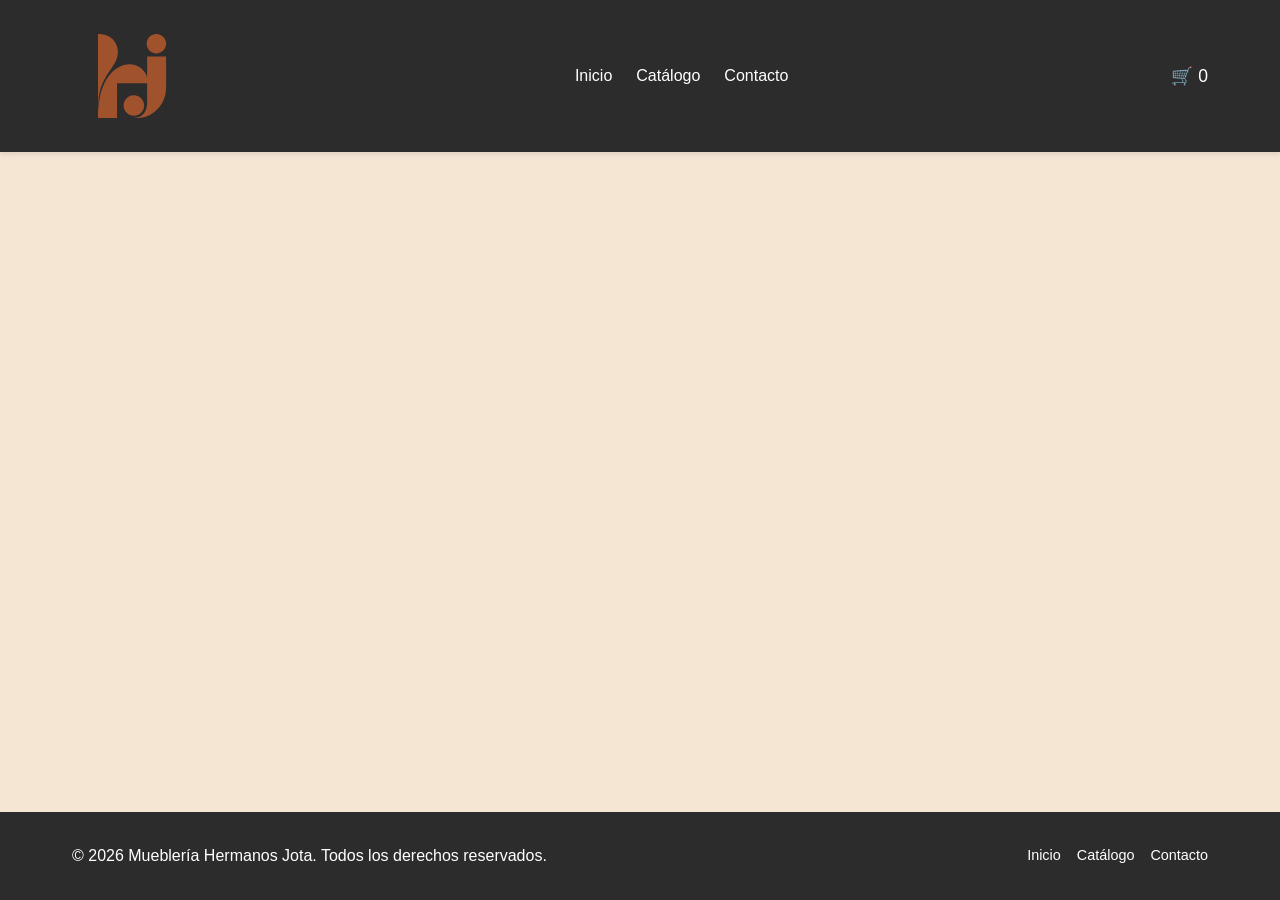
==== index.html @ 43a79a8c "feat(base): se agrega estructura de carpetas, css global, header, footer y readme inicial" ====
<!DOCTYPE html>
<html lang="es">
<head>
    <meta charset="UTF-8">
    <meta name="viewport" content="width=device-width, initial-scale=1.0">
    <title>Mueblería Hermanos Jota</title>
    <link rel="stylesheet" href="./css/styles.css">
</head>
<body>

    <!-- HEADER GLOBAL -->
    <header class="site-header">
        <div class="header-container">
            <div class="logo">
                <a href="index.html">
                    <img src="./img/logo.svg" alt="Logo Mueblería Hermanos Jota" class="logo-img">
                </a>
            </div>
            <nav class="main-nav">
                <ul class="nav-list">
                    <li><a href="index.html">Inicio</a></li>
                    <li><a href="productos.html">Catálogo</a></li>
                    <li><a href="contacto.html">Contacto</a></li>
                </ul>
            </nav>
            <div class="cart-widget">
                <a href="productos.html" id="cart-link">🛒 <span id="cart-counter">0</span></a>
            </div>
        </div>
    </header>

    <!-- MAIN (Acá cada uno inyecta el contenido de su página) -->
    <main>
        <!-- Contenido principal de cada página -->
    </main>

    <!-- FOOTER GLOBAL -->
    <footer class="site-footer">
        <div class="footer-container">
            <p>&copy; 2026 Mueblería Hermanos Jota. Todos los derechos reservados.</p>
            <ul class="footer-links">
                <li><a href="index.html">Inicio</a></li>
                <li><a href="productos.html">Catálogo</a></li>
                <li><a href="contacto.html">Contacto</a></li>
            </ul>
        </div>
    </footer>

</body>
</html>
---- css/styles.css ----
/* ==========================================
   1. RESET Y VARIABLES GLOBALES (Manual de Marca)
   ========================================== */
   * {
    margin: 0;
    padding: 0;
    box-sizing: border-box;
}

:root {
    --primary-color: #2c2c2c;       /* Color principal de la marca */
    --accent-color: #87A96B;        /* Color de acento / secundario */
    --bg-light: #F5E6D3;            /* Fondo general claro indicado en el manual */
    --text-color: #333333;          /* Color para textos generales */
    --white: #ffffff;
    --font-family: 'Segoe UI', Tahoma, Geneva, Verdana, sans-serif; 
}

body {
    font-family: var(--font-family);
    color: var(--text-color);
    background-color: var(--bg-light);
    display: flex;
    flex-direction: column;
    min-height: 100vh;
    line-height: 1.5;
}

a {
    text-decoration: none;
    color: inherit;
}

ul {
    list-style: none;
}

/* ==========================================
   2. HEADER Y LOGOTIPO (Mobile-First)
   ========================================== */
.site-header {
    background-color: var(--primary-color);
    color: var(--white);
    padding: 1rem;
    position: sticky;
    top: 0;
    z-index: 100;
    box-shadow: 0 2px 5px rgba(0,0,0,0.1);
}

.header-container {
    display: flex;
    flex-direction: column;
    align-items: center;
    gap: 1rem;
}

/* Control estricto del logotipo según las normas del manual */
.logo-img {
    width: 120px; 
    height: auto;
    display: block;
}

.nav-list {
    display: flex;
    gap: 1.5rem;
}

.nav-list a {
    color: var(--white);
    font-weight: 500;
    transition: color 0.3s ease;
}

.nav-list a:hover {
    color: var(--accent-color);
}

.cart-widget {
    font-size: 1.1rem;
}

/* ==========================================
   3. FOOTER GLOBAL
   ========================================== */
.site-footer {
    background-color: var(--primary-color);
    color: var(--white);
    text-align: center;
    padding: 2rem 1rem;
    margin-top: auto; 
}

.footer-container {
    display: flex;
    flex-direction: column;
    gap: 1rem;
    align-items: center;
}

.footer-links {
    display: flex;
    gap: 1rem;
    font-size: 0.9rem;
}

.footer-links a:hover {
    color: var(--accent-color);
}

/* ==========================================
   4. MEDIA QUERIES (Diseño Responsivo / Desktop)
   ========================================== */
@media (min-width: 768px) {
    .header-container {
        flex-direction: row;
        justify-content: space-between;
        max-width: 1200px;
        margin: 0 auto;
        padding: 0 2rem;
    }

    .footer-container {
        flex-direction: row;
        justify-content: space-between;
        max-width: 1200px;
        margin: 0 auto;
        padding: 0 2rem;
    }
}
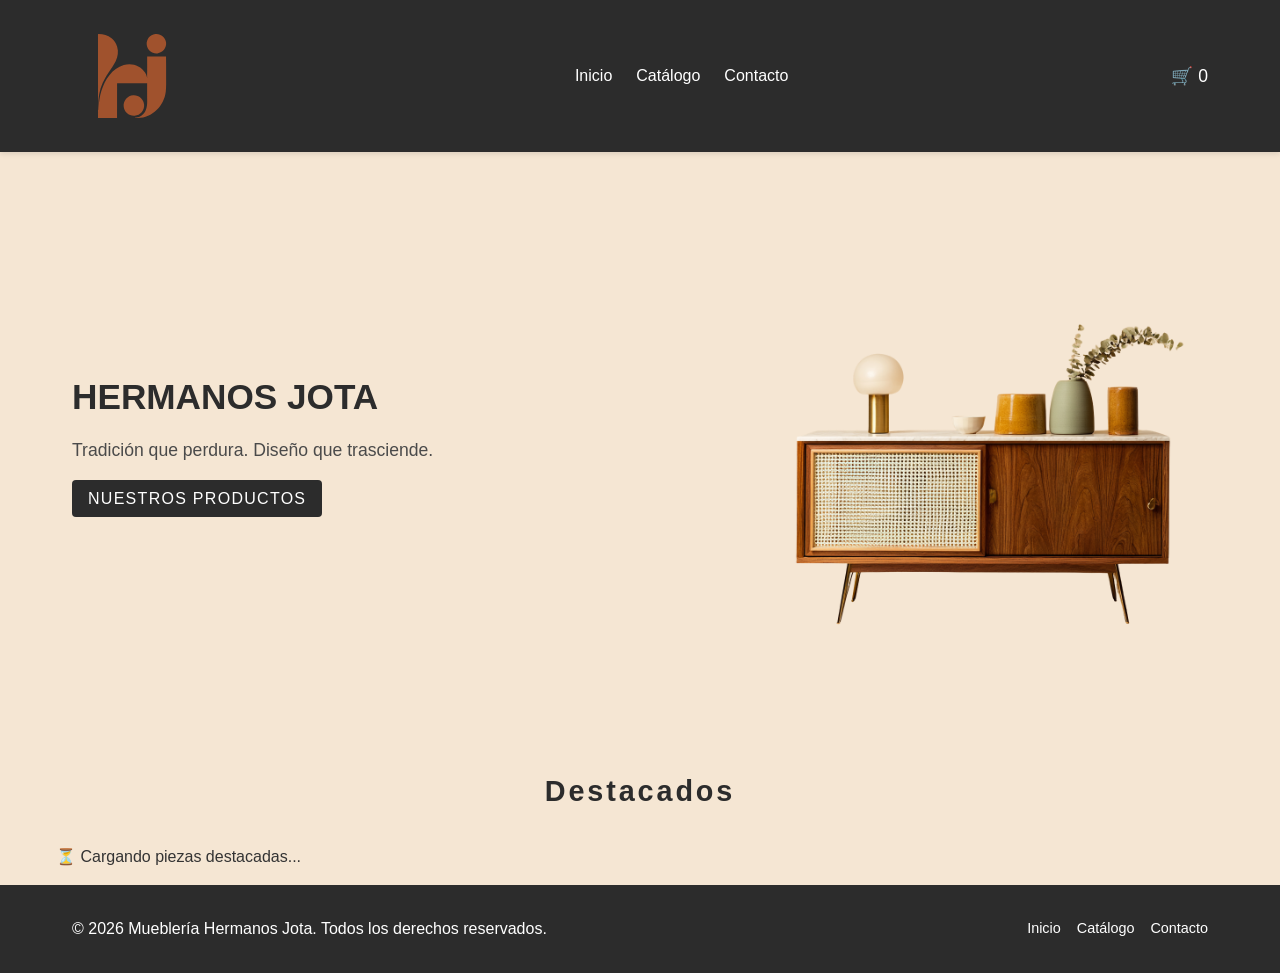
==== commit 1ec4ff95: "feat: implementación de página de inicio" ====
--- a/index.html
+++ b/index.html
@@ -3,6 +3,7 @@
 <head>
     <meta charset="UTF-8">
     <meta name="viewport" content="width=device-width, initial-scale=1.0">
+    <meta name="description" content="Mueblería Hermanos Jota - Muebles artesanales de tradición familiar con más 6 décadas de historia. Descubrí nuestro catálogo online.">
     <title>Mueblería Hermanos Jota</title>
     <link rel="stylesheet" href="./css/styles.css">
 </head>
@@ -16,23 +17,41 @@
                     <img src="./img/logo.svg" alt="Logo Mueblería Hermanos Jota" class="logo-img">
                 </a>
             </div>
-            <nav class="main-nav">
+            <nav class="main-nav" aria-label="Menú de navegación principal">
                 <ul class="nav-list">
-                    <li><a href="index.html">Inicio</a></li>
+                    <li><a href="index.html" aria-current="page">Inicio</a></li>
                     <li><a href="productos.html">Catálogo</a></li>
                     <li><a href="contacto.html">Contacto</a></li>
                 </ul>
             </nav>
             <div class="cart-widget">
-                <a href="productos.html" id="cart-link">🛒 <span id="cart-counter">0</span></a>
+                <a href="productos.html" id="cart-link" aria-label="Ver carrito de compras">
+                    🛒 <span id="cart-counter" aria-live="polite">0</span></a>
             </div>
         </div>
     </header>
 
     <!-- MAIN (Acá cada uno inyecta el contenido de su página) -->
     <main>
-        <!-- Contenido principal de cada página -->
+<!-- Hero Banner Principal -->
+        <section class="hero">
+            <div class="hero-content">
+                <h1>HERMANOS JOTA</h1>
+                <p>Tradición que perdura. Diseño que trasciende.</p>
+                <a href="productos.html" class="btn-primary">Nuestros Productos</a>
+            </div>
+            <img src="./img/Aparador Uspallata.png" alt="Aparador artesanal Hermanos Jota" class="hero-img">
+        </section>
+
+        <!-- Sección de Destacados -->
+        <section class="destacados-container">
+            <h2 class="seccion-titulo">Destacados</h2>
+            <div id="productos-destacados" class="productos-grid">
+                <!-- app.js inyectará dinámicamente aquí las 4 tarjetas -->
+            </div>
+        </section>
     </main>
+
 
     <!-- FOOTER GLOBAL -->
     <footer class="site-footer">
@@ -46,5 +65,8 @@
         </div>
     </footer>
 
+<!-- Vinculación de Scripts-->
+<script src="./js/productos.js" defer></script>
+<script src="./js/app.js" defer></script>
 </body>
 </html>
--- a/css/styles.css
+++ b/css/styles.css
@@ -81,6 +81,120 @@
     font-size: 1.1rem;
 }
 
+/* Hero Banner (Layout y Alineación) */
+.hero {
+  display: flex;
+  flex-direction: column;
+  align-items: center;
+  justify-content: space-between;
+  padding: 2.5rem 1.5rem;
+  gap: 2rem;
+  max-width: 1200px;
+  margin: 0 auto;
+}
+
+.hero-content {
+  max-width: 500px;
+  text-align: center;
+ }
+
+.hero h1 {
+  font-family: var(--font-heading);
+  font-size: 2.2rem;
+  color: var(--primary-color);
+  margin-bottom: 0.8rem;
+}
+
+.hero p {
+  font-size: 1.1rem;
+  color: #4A4A4A;
+  margin-bottom: 1.5rem;
+  line-height: 1.5;
+}
+
+.hero-img {
+  width: 100%;
+  max-width: 450px;
+  height: auto;
+  border-radius: 8px;
+  object-fit: cover;
+}
+
+/* Productos Destacados */
+
+.seccion-titulo {
+  text-align: center;
+  font-family: var(--font-heading);
+  color: var(--primary-color);
+  font-size: 1.8rem;
+  margin: 2.5rem 0 1rem 0;
+  letter-spacing: 0.1em;
+}
+
+/* Tarjetas de Productos Destacados */
+
+.productos-grid {
+  display: grid;
+  grid-template-columns: 1fr;
+  flex-direction: column;
+  gap: 1.5rem;
+  padding: 1rem;
+  max-width: 1200px;
+  margin: 0 auto;
+}
+
+.card {
+  background: white;
+  border-radius: 8px;
+  overflow: hidden;
+  border: 1px solid rgba(160, 82, 45, 0.2);
+  display: flex;
+  flex-direction: column; 
+  max-width: 350px;     /* Limita el ancho máximo de la tarjeta */
+  width: 100%;          /* permite que sea fluída en pantalals pequeñas */
+  margin: 0 auto;       /*centra la tarjeta si está sola */
+}
+
+
+.card img {
+  width: 100%;
+  aspect-ratio: 1 / 1;
+  object-fit: contain;
+  display: block;
+  background-color: var(--bg-light); 
+
+}
+
+.card-body {
+  padding: 1rem;
+}
+
+.card-title {
+  font-size: 1.1rem;
+  margin-bottom: 0.5rem;
+}
+
+.card-price {
+  color: var(--primary-color);
+  font-weight: 700;
+  font-size: 1.1rem;
+}
+
+.btn-primary {
+  background-color: var(--primary-color);
+  color: white;
+  border: none;
+  padding: 0.6rem 1rem;
+  font-family: var(--font-body);
+  font-weight: 500;
+  text-transform: uppercase;
+  letter-spacing: 0.08em;
+  cursor: pointer;
+  width: 100%;
+  margin-top: 0.5rem;
+  border-radius: 4px;
+}
+
 /* ==========================================
    3. FOOTER GLOBAL
    ========================================== */
@@ -128,4 +242,19 @@
         margin: 0 auto;
         padding: 0 2rem;
     }
-}+    
+/* Adaptación del Hero Banner a mobile*/
+
+    .hero {
+        flex-direction: row;
+        padding: 4rem 2rem;
+    }
+
+    .hero-content {
+        text-align: left;
+    }
+    .productos-grid {
+        grid-template-columns: repeat(auto-fit, minmax(250px, 1fr));
+    }
+}
+
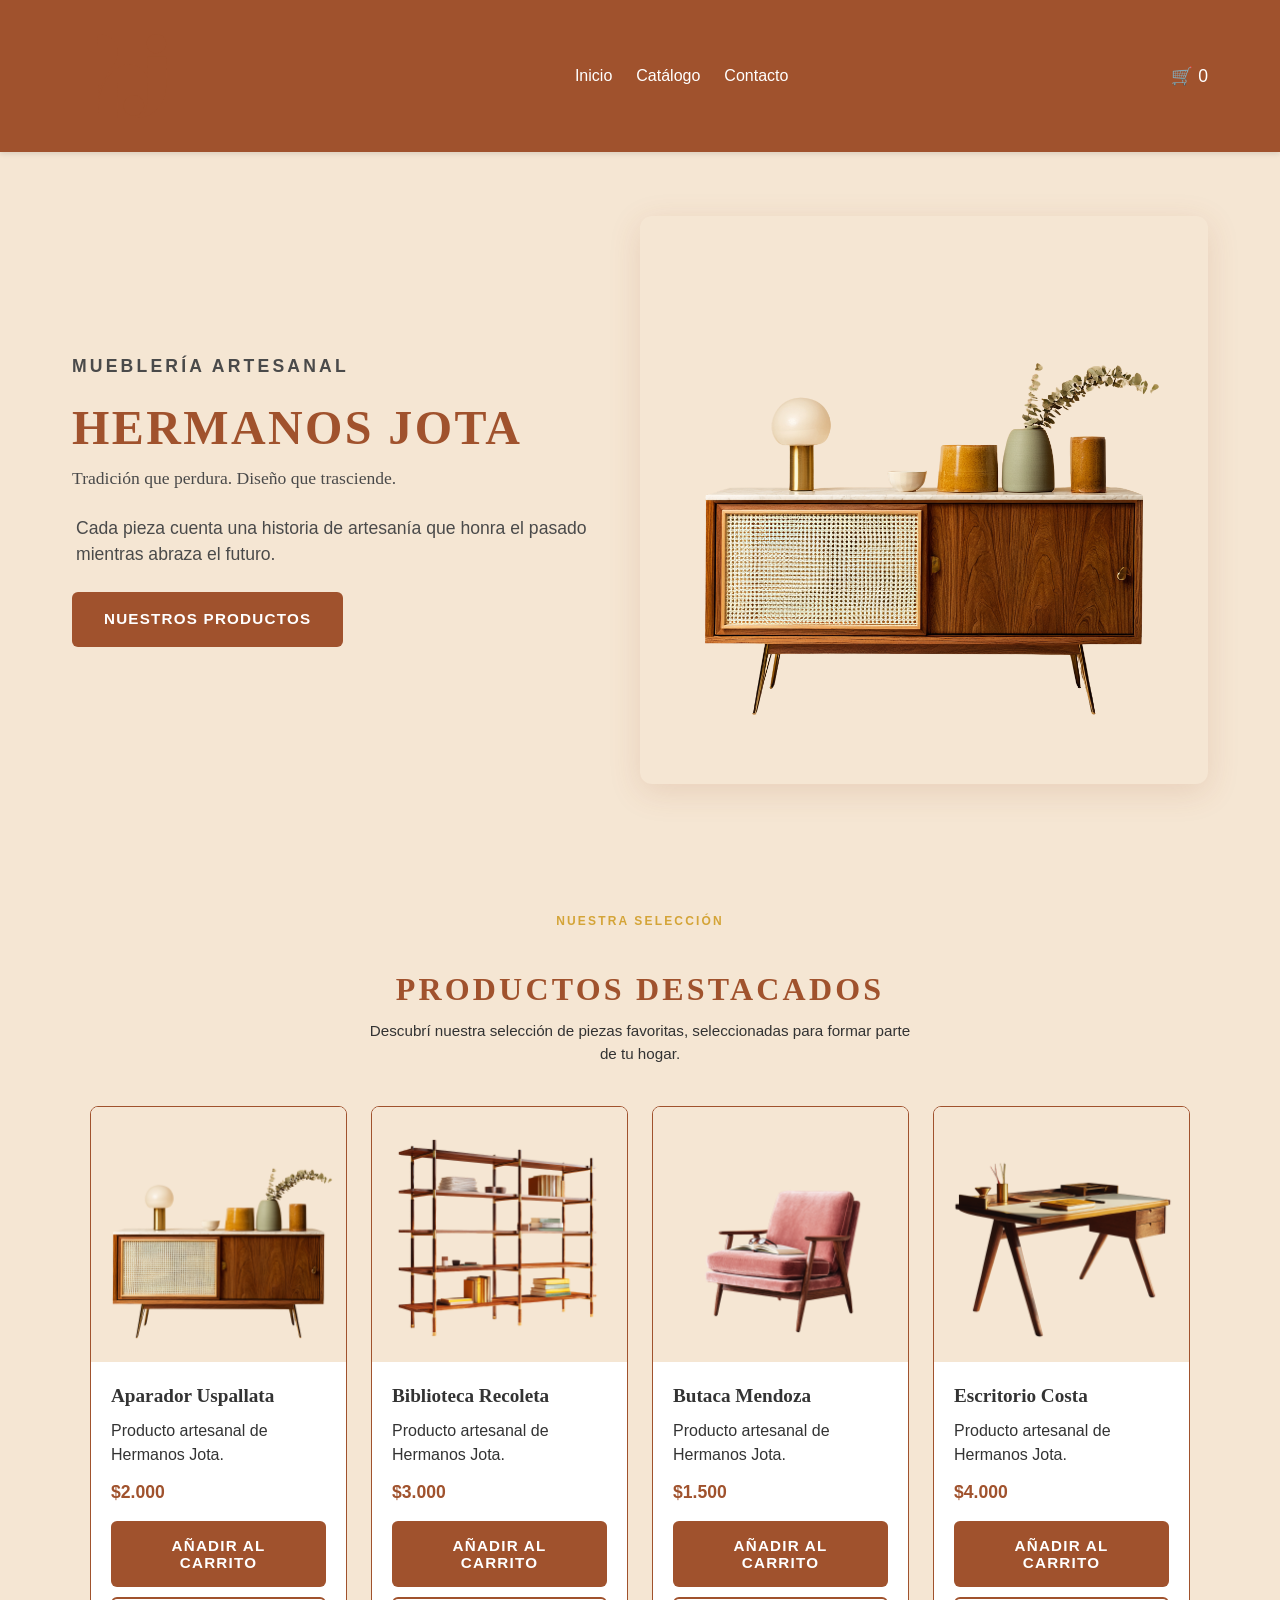
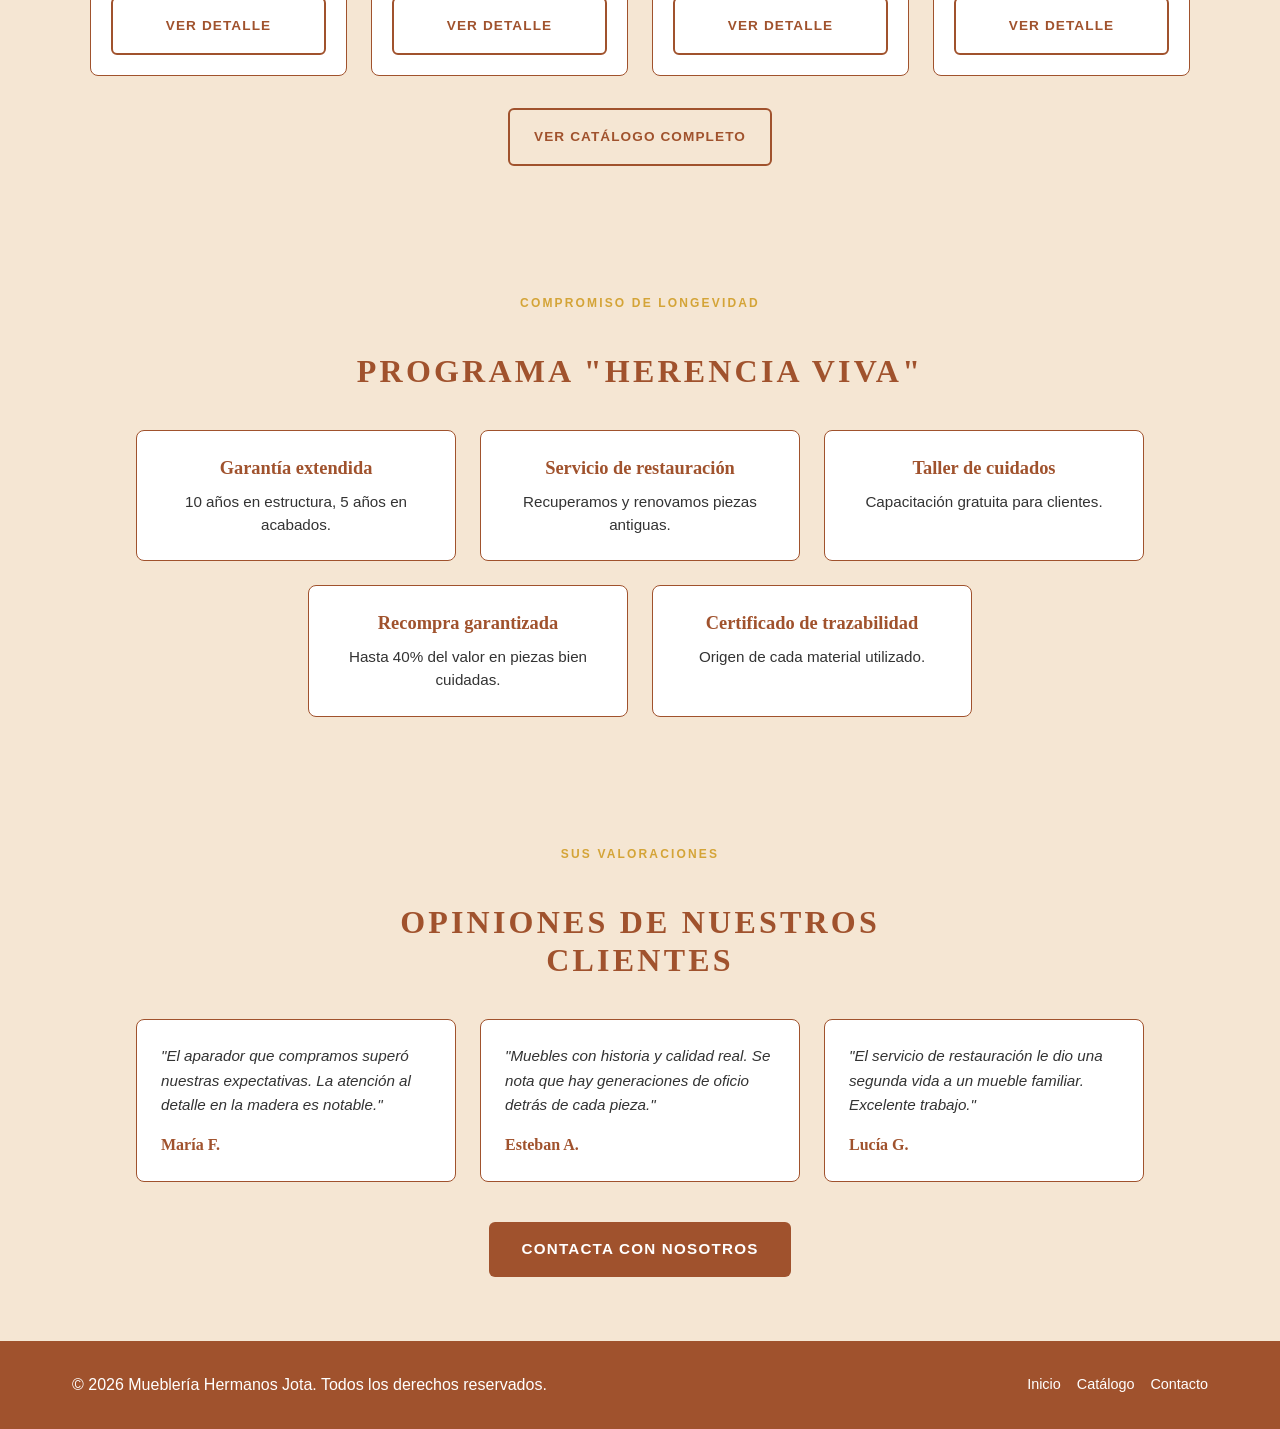
==== commit e10ef081: "feat(index): agrega meta description, accesibilidad y hero responsivo" ====
--- a/index.html
+++ b/index.html
@@ -7,13 +7,13 @@
     <title>Mueblería Hermanos Jota</title>
     <link rel="stylesheet" href="./css/styles.css">
 </head>
-<body>
+<body id="top">
 
     <!-- HEADER GLOBAL -->
     <header class="site-header">
         <div class="header-container">
             <div class="logo">
-                <a href="index.html">
+                <a href="index.html" aria-label="Mueblería Hermanos Jota - Inicio">
                     <img src="./img/logo.svg" alt="Logo Mueblería Hermanos Jota" class="logo-img">
                 </a>
             </div>
@@ -26,32 +26,139 @@
             </nav>
             <div class="cart-widget">
                 <a href="productos.html" id="cart-link" aria-label="Ver carrito de compras">
-                    🛒 <span id="cart-counter" aria-live="polite">0</span></a>
+                    <span class="cart-icon" aria-hidden="true">🛒</span>
+                    <span id="cart-counter" aria-live="polite">0</span></a>
             </div>
         </div>
     </header>
 
-    <!-- MAIN (Acá cada uno inyecta el contenido de su página) -->
+
     <main>
-<!-- Hero Banner Principal -->
-        <section class="hero">
-            <div class="hero-content">
-                <h1>HERMANOS JOTA</h1>
-                <p>Tradición que perdura. Diseño que trasciende.</p>
-                <a href="productos.html" class="btn-primary">Nuestros Productos</a>
-            </div>
-            <img src="./img/Aparador Uspallata.png" alt="Aparador artesanal Hermanos Jota" class="hero-img">
-        </section>
-
-        <!-- Sección de Destacados -->
-        <section class="destacados-container">
-            <h2 class="seccion-titulo">Destacados</h2>
-            <div id="productos-destacados" class="productos-grid">
-                <!-- app.js inyectará dinámicamente aquí las 4 tarjetas -->
-            </div>
-        </section>
+
+        <!-- HERO BANNER PRINCIPAL -->
+
+      <section class="hero" aria-labelledby="hero-title">
+        <div class="hero-content">
+          <p class="hero-eyebrow">Mueblería artesanal</p>
+
+          <h1>HERMANOS JOTA</h1>
+
+          <p class="hero-description">
+            Tradición que perdura. Diseño que trasciende.
+          </p>
+
+          <p class="hero-text">
+            Cada pieza cuenta una historia de artesanía que honra el pasado
+            mientras abraza el futuro.
+          </p>
+
+          <a href="productos.html" class="btn-primary"> Nuestros Productos </a>
+        </div>
+
+        <div class="hero-image-container">
+          <img
+            src="./img/Aparador Uspallata.png"
+            alt="Aparador artesanal Hermanos Jota"
+            class="hero-img"
+          />
+        </div>
+      </section>
+
+      <!-- PRODUCTOS DESTACADOS -->
+      <section class="destacados-container" aria-labelledby="destacados-title">
+        <div class="destacados-header">
+          <p class="section-eyebrow">Nuestra selección</p>
+
+          <h2 id="destacados-title" class="seccion-titulo">
+            PRODUCTOS DESTACADOS
+          </h2>
+
+          <p class="section-description">
+            Descubrí nuestra selección de piezas favoritas, seleccionadas para
+            formar parte de tu hogar.
+          </p>
+        </div>
+
+        <div
+          id="productos-destacados"
+          class="productos-grid"
+          aria-live="polite"
+        >
+          <!-- app.js inyectará dinámicamente aquí las 4 tarjetas -->
+        </div>
+
+        <div class="destacados-action">
+          <a href="productos.html" class="btn-secondary">
+            Ver catálogo completo
+          </a>
+        </div>
+      </section>
+
+        <!-- NUESTROS COMPROMISOS -->
+    <section class="beneficios-container" aria-labelledby="beneficios-title">
+        <div class="destacados-header">
+            <p class="section-eyebrow">Compromiso de Longevidad</p>
+            <h2 id="beneficios-title" class="seccion-titulo">PROGRAMA "HERENCIA VIVA"</h2>
+        </div>
+
+        <div class="beneficios-grid">
+
+            <article class="beneficio-card">
+                <h3>Garantía extendida</h3>
+                <p>10 años en estructura, 5 años en acabados.</p>
+            </article>
+
+            <article class="beneficio-card">
+                <h3>Servicio de restauración</h3>
+                <p>Recuperamos y renovamos piezas antiguas.</p>
+            </article>
+
+            <article class="beneficio-card">
+                <h3>Taller de cuidados</h3>
+                <p>Capacitación gratuita para clientes.</p>
+            </article>
+
+            <article class="beneficio-card">
+                <h3>Recompra garantizada</h3>
+                <p>Hasta 40% del valor en piezas bien cuidadas.</p>
+            </article>
+
+            <article class="beneficio-card">
+                <h3>Certificado de trazabilidad</h3>
+                <p>Origen de cada material utilizado.</p>
+            </article>
+        </div>
+    </section>
+
+    <!-- OPINIONES DE CLIENTES -->
+    <section class="testimonios-container" aria-labelledby="testimonios-title">
+        <div class="destacados-header">
+            <p class="section-eyebrow">Sus Valoraciones</p>
+            <h2 id="testimonios-title" class="seccion-titulo">OPINIONES DE NUESTROS CLIENTES</h2>
+        </div>
+
+        <div class="testimonios-grid">
+            <article class="testimonio-card">
+                <p class="testimonio-texto">"El aparador que compramos superó nuestras expectativas. La atención al detalle en la madera es notable."</p>
+                <p class="testimonio-nombre">María F.</p>
+            </article>
+
+            <article class="testimonio-card">
+                <p class="testimonio-texto">"Muebles con historia y calidad real. Se nota que hay generaciones de oficio detrás de cada pieza."</p>
+                <p class="testimonio-nombre">Esteban A.</p>
+            </article>
+
+            <article class="testimonio-card">
+                <p class="testimonio-texto">"El servicio de restauración le dio una segunda vida a un mueble familiar. Excelente trabajo."</p>
+                <p class="testimonio-nombre">Lucía G.</p>
+            </article>
+        </div>
+
+        <div class="destacados-action">
+            <a href="contacto.html" class="btn-primary">Contacta con Nosotros</a>
+        </div>
+    </section>
     </main>
-
 
     <!-- FOOTER GLOBAL -->
     <footer class="site-footer">
@@ -65,8 +172,29 @@
         </div>
     </footer>
 
-<!-- Vinculación de Scripts-->
-<script src="./js/productos.js" defer></script>
-<script src="./js/app.js" defer></script>
-</body>
+    <!-- BOTÓN VOLVER ARRIBA -->
+    <a
+      href="#top"
+      class="back-to-top"
+      aria-label="Volver al inicio de la página"
+    >
+      <svg
+        xmlns="http://www.w3.org/2000/svg"
+        width="24"
+        height="24"
+        viewBox="0 0 24 24"
+        fill="none"
+        stroke="currentColor"
+        stroke-width="2.5"
+        stroke-linecap="round"
+        stroke-linejoin="round"
+        aria-hidden="true"
+      >
+        <path d="m18 15-6-6-6 6" />
+      </svg>
+    </a>
+
+    <!-- Vinculación de Scripts-->
+    <script src="./js/app.js" defer></script>
+  </body>
 </html>
--- a/css/styles.css
+++ b/css/styles.css
@@ -8,16 +8,19 @@
 }
 
 :root {
-    --primary-color: #2c2c2c;       /* Color principal de la marca */
+    --primary-color: #A0522D;       /* Color principal de la marca */
     --accent-color: #87A96B;        /* Color de acento / secundario */
     --bg-light: #F5E6D3;            /* Fondo general claro indicado en el manual */
-    --text-color: #333333;          /* Color para textos generales */
+    --text-color: #333333;   
+    --premium-color: #D4A437; 
+    --details-color: #C4746D;          
     --white: #ffffff;
-    --font-family: 'Segoe UI', Tahoma, Geneva, Verdana, sans-serif; 
+    --font-heading: 'Playfair Display', Georgia, serif;                        /* Fuente para títulos según el manual */ 
+    --font-body: 'Inter', -apple-system, BlinkMacSystemFont, sans-serif;       /* Fuente para el cuerpo del texto */
 }
 
 body {
-    font-family: var(--font-family);
+    font-family: var(--font-body);
     color: var(--text-color);
     background-color: var(--bg-light);
     display: flex;
@@ -26,6 +29,10 @@
     line-height: 1.5;
 }
 
+main {
+    flex: 1;
+}
+
 a {
     text-decoration: none;
     color: inherit;
@@ -33,6 +40,14 @@
 
 ul {
     list-style: none;
+}
+
+img {
+    max-width: 100%;
+}
+
+html {
+    scroll-behavior: smooth;
 }
 
 /* ==========================================
@@ -83,26 +98,76 @@
 
 /* Hero Banner (Layout y Alineación) */
 .hero {
-  display: flex;
-  flex-direction: column;
-  align-items: center;
-  justify-content: space-between;
-  padding: 2.5rem 1.5rem;
-  gap: 2rem;
-  max-width: 1200px;
-  margin: 0 auto;
+    width: 100%;
+    max-width: 1200px;
+    margin: 0 auto;
+    justify-content: center;
+    padding: 3rem 1.25rem;
+
+    display: flex;
+    flex-direction: column;
+    align-items: center;
+
+    gap: 2.5rem;
 }
 
 .hero-content {
-  max-width: 500px;
+  max-width: 600px;
   text-align: center;
  }
+ 
+.hero-eyebrow {
+    color: var(--accent-color);
+
+    font-size: 0.75rem;
+    font-weight: 700;
+
+    letter-spacing: 0.18em;
+    text-transform: uppercase;
+
+    margin-bottom: 0.75rem;
+
+}
 
 .hero h1 {
-  font-family: var(--font-heading);
-  font-size: 2.2rem;
-  color: var(--primary-color);
-  margin-bottom: 0.8rem;
+    font-family: var(--font-heading);
+    font-size: 3rem;
+    line-height: 1;
+    color: var(--primary-color);
+    margin-bottom: 0.8rem;
+
+    text-transform: uppercase;
+    letter-spacing: 0.05em;
+}
+
+.hero-description {
+    font-family: var(--font-heading);
+    color: var(--text-color);
+    font-size: 1.5rem;
+    line-height: 1.4;
+    margin-bottom: 0.75rem;
+}
+
+.hero-text {
+    color: var(--text-color);
+    font-size: 1.05rem;
+    max-width: 520px;
+    margin: 0 auto 1.75rem;
+}
+
+.hero-image-container {
+  flex: 1;
+  max-width: 600px;
+  width: 100%;
+  height: auto;
+  border-radius: 12px;
+  box-shadow: 0 8px 32px #A0522D26;
+  transition: transform 0.3s ease;
+  padding: 1.25rem;
+}
+
+.hero-image-container:hover {
+  transform: translateY(-6px);
 }
 
 .hero p {
@@ -114,10 +179,12 @@
 
 .hero-img {
   width: 100%;
-  max-width: 450px;
+  max-width: 100%;
   height: auto;
-  border-radius: 8px;
+  display: block;
+  border-radius: 0;
   object-fit: cover;
+  margin: 0 auto;
 }
 
 /* Productos Destacados */
@@ -131,31 +198,104 @@
   letter-spacing: 0.1em;
 }
 
+
+.destacados-container {
+    width: 100%;
+
+    padding: 4rem 1.25rem;
+
+    background-color: var(--bg-light);
+}
+
+.destacados-header {
+    max-width: 650px;
+
+    margin: 0 auto 2.5rem;
+
+    text-align: center;
+}
+
+.destacados-action {
+    display: flex;
+    justify-content: center;
+    align-items: center;
+    margin-top: 2rem;
+}
+
+.section-eyebrow {
+    color: var(--premium-color);
+
+    font-size: 0.75rem;
+    font-weight: 700;
+
+    letter-spacing: 0.18em;
+    text-transform: uppercase;
+
+    margin-bottom: 0.5rem;
+}
+
+.seccion-titulo {
+    font-family: var(--font-heading);
+
+    color: var(--primary-color);
+
+    font-size: 2rem;
+    line-height: 1.2;
+
+    margin-bottom: 0.75rem;
+}
+
+.section-description {
+    color: var(--text-color);
+
+    font-size: 0.95rem;
+
+    max-width: 550px;
+    margin: 0 auto;
+}
+
+
 /* Tarjetas de Productos Destacados */
 
 .productos-grid {
-  display: grid;
-  grid-template-columns: 1fr;
-  flex-direction: column;
-  gap: 1.5rem;
-  padding: 1rem;
-  max-width: 1200px;
-  margin: 0 auto;
+    width: 100%;
+    max-width: 1100px;
+
+    margin: 0 auto;
+
+    display: grid;
+
+    grid-template-columns: 1fr;
+
+    gap: 1.5rem;
 }
 
 .card {
-  background: white;
-  border-radius: 8px;
-  overflow: hidden;
-  border: 1px solid rgba(160, 82, 45, 0.2);
-  display: flex;
-  flex-direction: column; 
-  max-width: 350px;     /* Limita el ancho máximo de la tarjeta */
-  width: 100%;          /* permite que sea fluída en pantalals pequeñas */
-  margin: 0 auto;       /*centra la tarjeta si está sola */
-}
-
-
+    width: 100%;
+    max-width: 350px;
+
+    margin: 0 auto;
+
+    display: flex;
+    flex-direction: column;
+
+    overflow: hidden;
+
+    background-color: var(--white);
+
+    border: 1px solid var(--primary-color);
+    border-radius: 8px;
+
+    transition:
+        transform 0.3s ease,
+        border-color 0.3s ease; 
+}
+
+.card:hover {
+    transform: translateY(-5px);
+    border-color: var(--accent-color);
+
+}
 .card img {
   width: 100%;
   aspect-ratio: 1 / 1;
@@ -166,33 +306,353 @@
 }
 
 .card-body {
-  padding: 1rem;
+    flex: 1;
+
+    display: flex;
+    flex-direction: column;
+
+    padding: 1.25rem;
+    margin-top: auto;
 }
 
 .card-title {
-  font-size: 1.1rem;
-  margin-bottom: 0.5rem;
+    font-family: var(--font-heading);
+
+    color: var(--text-color);
+
+    font-size: 1.2rem;
+
+    margin-bottom: 0.5rem;
 }
 
 .card-price {
   color: var(--primary-color);
   font-weight: 700;
   font-size: 1.1rem;
-}
+  margin:0.75rem 0 1rem;
+}
+
+.card-actions {
+    display: flex;
+    flex-direction: column;
+    gap: 0.6rem;
+    margin-top: auto;
+    width: 100%;
+}
+
+/* Botones */
 
 .btn-primary {
-  background-color: var(--primary-color);
-  color: white;
-  border: none;
-  padding: 0.6rem 1rem;
+    display: inline-flex;
+    align-items: center;
+    justify-content: center;
+
+    min-height: 54px;
+
+    padding: 1rem 2rem;
+
+    background-color: var(--primary-color);
+    color: var(--white);
+
+    border: none;
+    border-radius: 6px;
+
+    font-family: var(--font-body);
+    font-size: 0.95rem;
+    font-weight: 700;
+
+    letter-spacing: 0.08em;
+    text-transform: uppercase;
+
+    cursor: pointer;
+
+    transition:
+        background-color 0.25s ease,
+        transform 0.25s ease;
+        
+    margin-top: auto;
+}
+
+.btn-primary:hover {
+    background-color: var(--accent-color);
+    transform: translateY(-2px);
+}
+
+.btn-primary:focus-visible {
+    outline: 3px solid var(--premium-color);
+    outline-offset: 3px;
+}
+
+.btn-secondary {
+    display: inline-flex;
+    align-items: center;
+    justify-content: center;
+
+    min-height: 58px;
+
+    padding: 0.7rem 1.5rem;
+
+    background-color: transparent;
+    color: var(--primary-color);
+
+    border: 2px solid var(--primary-color);
+    border-radius: 6px;
+
+    font-size: 0.85rem;
+    font-weight: 700;
+
+    letter-spacing: 0.08em;
+    text-transform: uppercase;
+
+    transition:
+        background-color 0.25s ease,
+        color 0.25s ease;
+}
+
+.btn-secondary:hover {
+    background-color: var(--primary-color);
+    color: var(--white);
+}
+
+.beneficios-container {
+  width: 100%;
+  padding: 4rem 1.25rem;
+}
+
+.beneficios-grid {
+  display: flex;
+  flex-wrap: wrap;
+  gap: 1.5rem;
+  max-width: 1100px;
+  margin: 0 auto;
+  justify-content: center;
+}
+
+.beneficio-card {
+  background-color: var(--white);
+  border: 1px solid var(--primary-color);
+  border-radius: 8px;
+  padding: 1.5rem;
+  text-align: center;
+  transition: transform 0.3s ease, border-color 0.3s ease;
+}
+
+.beneficio-card:hover {
+  transform: translateY(-5px);
+  border-color: var(--accent-color);
+}
+
+.beneficio-card h3 {
+  font-family: var(--font-heading);
+  color: var(--primary-color);
+  font-size: 1.15rem;
+  margin-bottom: 0.5rem;
+}
+
+.beneficio-card p {
   font-family: var(--font-body);
-  font-weight: 500;
-  text-transform: uppercase;
-  letter-spacing: 0.08em;
-  cursor: pointer;
+  color: var(--text-color);
+  font-size: 0.95rem;
+  line-height: 1.5;
+}
+
+/* TESTIMONIOS */
+.testimonios-container {
   width: 100%;
-  margin-top: 0.5rem;
-  border-radius: 4px;
+  padding: 4rem 1.25rem;
+  background-color: var(--bg-light);
+}
+
+.testimonios-grid {
+  display: flex;
+  flex-wrap: wrap;
+  justify-content: center;
+  gap: 1.5rem;
+  max-width: 1100px;
+  margin: 0 auto 2.5rem;
+}
+
+.testimonio-card {
+  background-color: var(--white);
+  border: 1px solid var(--primary-color);
+  border-radius: 8px;
+  padding: 1.5rem;
+  transition: transform 0.3s ease, border-color 0.3s ease;
+}
+
+.testimonio-card:hover {
+  transform: translateY(-5px);
+  border-color: var(--accent-color);
+}
+
+.testimonio-texto {
+  font-family: var(--font-body);
+  font-style: italic;
+  color: var(--text-color);
+  font-size: 0.95rem;
+  line-height: 1.6;
+  margin-bottom: 1rem;
+}
+
+.testimonio-nombre {
+  font-family: var(--font-heading);
+  color: var(--primary-color);
+  font-weight: 700;
+  font-size: 1rem;
+}
+
+
+/* ==========================================
+   BOTÓN VOLVER ARRIBA (Mobile First)
+   ========================================== */
+.back-to-top {
+    position: fixed;
+    bottom: 1.25rem;
+    right: 1.25rem;
+    z-index: 99;
+    display: flex;
+    align-items: center;
+    justify-content: center;
+    width: 44px;
+    height: 44px;
+    background-color: var(--primary-color);
+    color: var(--white);
+    border-radius: 50%;
+    box-shadow: 0 4px 12px rgba(0, 0, 0, 0.25);
+    opacity: 0;
+    visibility: hidden;
+    transition: opacity 0.3s ease, visibility 0.3s ease, background-color 0.25s ease, transform 0.25s ease;
+
+}
+
+.back-to-top.visible {
+    opacity: 1;
+    visibility: visible;
+}
+
+.back-to-top:hover {
+    background-color: var(--accent-color);
+    transform: translateY(-3px);
+    box-shadow: 0 6px 16px rgba(0, 0, 0, 0.35);
+}
+
+.back-to-top:active {
+    transform: translateY(-1px);
+}
+
+.back-to-top:focus-visible {
+    outline: 3px solid var(--premium-color);
+    outline-offset: 3px;
+}
+
+/*Estilos para los filtros de productos*/
+/* Contenedor general de filtros */
+.filter-bar {
+    display: flex;
+    flex-wrap: wrap;
+    justify-content: space-between;
+    align-items: center;
+    gap: 1rem;
+    margin-bottom: 2rem;
+    padding: 1rem;
+    border-radius: 8px;
+}
+
+/* --- Barra de Búsqueda --- */
+.search-box {
+    display: flex;
+    align-items: center;
+    flex: 1 1 300px; /* Crece y se adapta según el espacio disponible */
+    max-width: 450px;
+    background-color: #ffffff;
+    border: 1px solid #d1d5db;
+    border-radius: 6px;
+    overflow: hidden;
+    transition: border-color 0.2s ease, box-shadow 0.2s ease;
+}
+
+.search-box:focus-within {
+    border-color: #2563eb;
+    box-shadow: 0 0 0 3px rgba(37, 99, 235, 0.15);
+}
+
+.search-box input[type="search"] {
+    width: 100%;
+    padding: 0.6rem 0.8rem;
+    border: none;
+    outline: none;
+    font-size: 0.95rem;
+    color: #1f2937;
+}
+
+.search-box button {
+    background: transparent;
+    border: none;
+    padding: 0.6rem 0.8rem;
+    cursor: pointer;
+    color: #6b7280;
+    display: flex;
+    align-items: center;
+    justify-content: center;
+    transition: color 0.2s ease;
+}
+
+.search-box button:hover {
+    color: #2563eb;
+}
+
+/* --- Selector de Filtro / Ordenamiento --- */
+.sort-box {
+    display: flex;
+    align-items: center;
+    gap: 0.5rem;
+}
+
+.sort-box label {
+    font-size: 0.9rem;
+    font-weight: 600;
+    color: #374151;
+    white-space: nowrap;
+}
+
+.select-wrapper {
+    position: relative;
+    display: inline-block;
+}
+
+.sort-box select {
+    appearance: none;
+    -webkit-appearance: none;
+    -moz-appearance: none;
+    background-color: #ffffff;
+    border: 1px solid #d1d5db;
+    border-radius: 6px;
+    padding: 0.6rem 2.2rem 0.6rem 0.8rem;
+    font-size: 0.9rem;
+    color: #1f2937;
+    cursor: pointer;
+    outline: none;
+    transition: border-color 0.2s ease, box-shadow 0.2s ease;
+}
+
+.sort-box select:focus {
+    border-color: #2563eb;
+    box-shadow: 0 0 0 3px rgba(37, 99, 235, 0.15);
+}
+
+/* Flecha personalizada para el selector */
+.select-wrapper::after {
+    content: "";
+    position: absolute;
+    right: 0.8rem;
+    top: 50%;
+    transform: translateY(-50%);
+    width: 0;
+    height: 0;
+    border-left: 5px solid transparent;
+    border-right: 5px solid transparent;
+    border-top: 5px solid #6b7280;
+    pointer-events: none;
 }
 
 /* ==========================================
@@ -242,6 +702,28 @@
         margin: 0 auto;
         padding: 0 2rem;
     }
+
+    .productos-grid {
+        grid-template-columns: repeat(2, 1fr);
+    }
+
+    
+    .beneficio-card {
+        flex: 1 1 300px;
+        max-width: 320px;
+    }
+    
+    .back-to-top {
+        bottom: 2rem;
+        right: 2rem;
+        width: 48px;
+        height: 48px;
+    }
+
+    .testimonio-card {
+        flex: 1 1 300px;
+        max-width: 320px;
+    }
     
 /* Adaptación del Hero Banner a mobile*/
 
@@ -252,9 +734,262 @@
 
     .hero-content {
         text-align: left;
+        flex: 1;
     }
     .productos-grid {
         grid-template-columns: repeat(auto-fit, minmax(250px, 1fr));
     }
 }
 
+
+/* ==========================================
+   5. FORMULARIO DE CONTACTO
+   ========================================== */
+#contacto {
+    max-width: 1200px;
+    margin: 0 auto;
+    padding: 2.5rem 1.25rem 3.5rem;
+}
+
+#contacto h2 {
+    color: var(--primary-color);
+    font-size: 1.85rem;
+    margin-bottom: 0.5rem;
+    text-align: center;
+}
+
+#contacto > p {
+    color: var(--text-color);
+    text-align: center;
+    max-width: 600px;
+    margin: 0 auto 1.75rem;
+}
+
+#formulario-contacto {
+    max-width: 600px;
+    margin: 0 auto;
+    padding: 2rem;
+    background-color: var(--white);
+    border-radius: 12px;
+    box-shadow: 0 4px 16px rgba(44, 44, 44, 0.1);
+}
+
+.grupo-campo {
+    margin-bottom: 1.25rem;
+}
+
+.grupo-campo > label {
+    display: block;
+    font-weight: 600;
+    margin-bottom: 0.4rem;
+    color: var(--primary-color);
+}
+
+input,
+textarea {
+    font-family: var(--font-family);
+    font-size: 1rem;
+    padding: 0.75rem 1rem;
+    border: 1px solid #d4c4b0;
+    border-radius: 8px;
+    text-indent: 0.15rem;
+    width: 100%;
+    box-sizing: border-box;
+    color: var(--text-color);
+    background-color: var(--white);
+    transition: border-color 0.3s ease, box-shadow 0.3s ease;
+}
+
+input[type='text'],
+input[type='email'] {
+    height: 45px;
+}
+
+input:focus,
+textarea:focus {
+    outline: none;
+    border-color: var(--accent-color);
+    box-shadow: 0 0 0 3px rgba(135, 169, 107, 0.25);
+}
+
+#btn-enviar {
+    display: block;
+    width: 100%;
+    margin-top: 0.5rem;
+    padding: 0.85rem 1.5rem;
+    background-color: var(--primary-color);
+    color: var(--white);
+    border: none;
+    border-radius: 8px;
+    font-family: var(--font-family);
+    font-size: 1rem;
+    font-weight: 600;
+    cursor: pointer;
+    transition: background-color 0.3s ease;
+}
+
+#btn-enviar:hover {
+    background-color: var(--accent-color);
+}
+
+/* ========================================== */
+/*  DETALLE DE PRODUCTO               */
+/* ========================================== */
+.contenedor-producto {
+    background-color: #F5E6D3;
+    padding: 1.5rem 1rem;
+    display: flex;
+    flex-direction: column;
+    gap: 2rem;
+    border-radius: 14px;
+    max-width: 600px;
+    margin: 2rem auto;
+}
+
+.seccion-imagen {
+    width: 100%;
+    display: flex;
+    justify-content: center;
+    align-items: center;
+}
+
+.product-image {
+    max-width: 100%;
+    max-height: 270px;
+    object-fit: contain;
+    border-radius: 10px;
+    box-shadow: 0 2px 8px rgba(160, 82, 45, 0.06);
+    background: #fff;
+}
+
+.seccion-informacion {
+    display: flex;
+    flex-direction: column;
+    gap: 1rem;
+}
+
+.titulo-producto {
+    font-family: 'Playfair Display', Georgia, serif;
+    text-transform: uppercase;
+    color: #A0522D;
+    font-size: 2rem;
+    letter-spacing: 0.1em;
+    margin-bottom: 0.4rem;
+    line-height: 1.05;
+    font-weight: 700;
+}
+
+.descripcion-producto {
+    font-family: 'Inter', -apple-system, BlinkMacSystemFont, sans-serif;
+    font-size: 1rem;
+    line-height: 1.6;
+    color: #333333;
+    font-weight: 400;
+    margin-bottom: 0.5rem;
+}
+
+.detalles-producto {
+    font-family: 'Inter', -apple-system, BlinkMacSystemFont, sans-serif;
+    font-size: 1rem;
+    line-height: 1.6;
+    color: #333333;
+    font-weight: 400;
+    list-style: none;
+    padding-left: 0;
+    margin-bottom: 0.5rem;
+}
+
+.detalles-producto li {
+    margin-bottom: 0.45rem;
+    padding-left: 1rem;
+    position: relative;
+}
+
+.detalles-producto li::before {
+    content: "•";
+    color: #D4A437;
+    position: absolute;
+    left: 0;
+    font-size: 1.1em;
+    line-height: 1;
+}
+
+.contenedor-precio {
+    margin: 0.5rem 0 1rem 0;
+}
+
+.precio-producto {
+    color: #D4A437;
+    font-size: 2rem;
+    font-weight: 700;
+    font-family: 'Playfair Display', Georgia, serif;
+    letter-spacing: 0.06em;
+}
+
+.btn-agregar-carrito {
+    display: inline-block;
+    width: 100%;
+    background-color: #87A96B;
+    color: #fff;
+    font-family: 'Inter', -apple-system, BlinkMacSystemFont, sans-serif;
+    font-weight: 500;
+    font-size: 1rem;
+    text-transform: uppercase;
+    letter-spacing: 0.08em;
+    padding: 1rem 0;
+    border: none;
+    border-radius: 9px;
+    cursor: pointer;
+    transition: background-color 0.2s;
+    box-shadow: 0 2px 5px rgba(160, 82, 45, 0.04);
+}
+
+.btn-agregar-carrito:hover,
+.btn-agregar-carrito:focus {
+    background-color: #6b8552;
+    outline: none;
+}
+
+/* ----------------- ESCRITORIO ------------------ */
+@media (min-width: 768px) {
+    .contenedor-producto {
+        flex-direction: row;
+        max-width: 950px;
+        padding: 2.5rem 3rem;
+        gap: 3rem;
+    }
+
+    .seccion-imagen,
+    .seccion-informacion {
+        flex: 1 1 0;
+        max-width: 50%;
+    }
+
+    .seccion-imagen {
+        justify-content: flex-end;
+        align-items: flex-start;
+        padding-right: 2.5rem;
+    }
+    .product-image {
+        max-height: 340px;
+    }
+
+    .seccion-informacion {
+        justify-content: center;
+        gap: 1.25rem;
+        padding-left: 2.5rem;
+    }
+
+    .titulo-producto {
+        font-size: 2.2rem;
+    }
+    .precio-producto {
+        font-size: 2.3rem;
+    }
+    .btn-agregar-carrito {
+        max-width: 350px;
+        margin-left: 0;
+        margin-right: 0;
+        font-size: 1.1rem;
+    }
+}
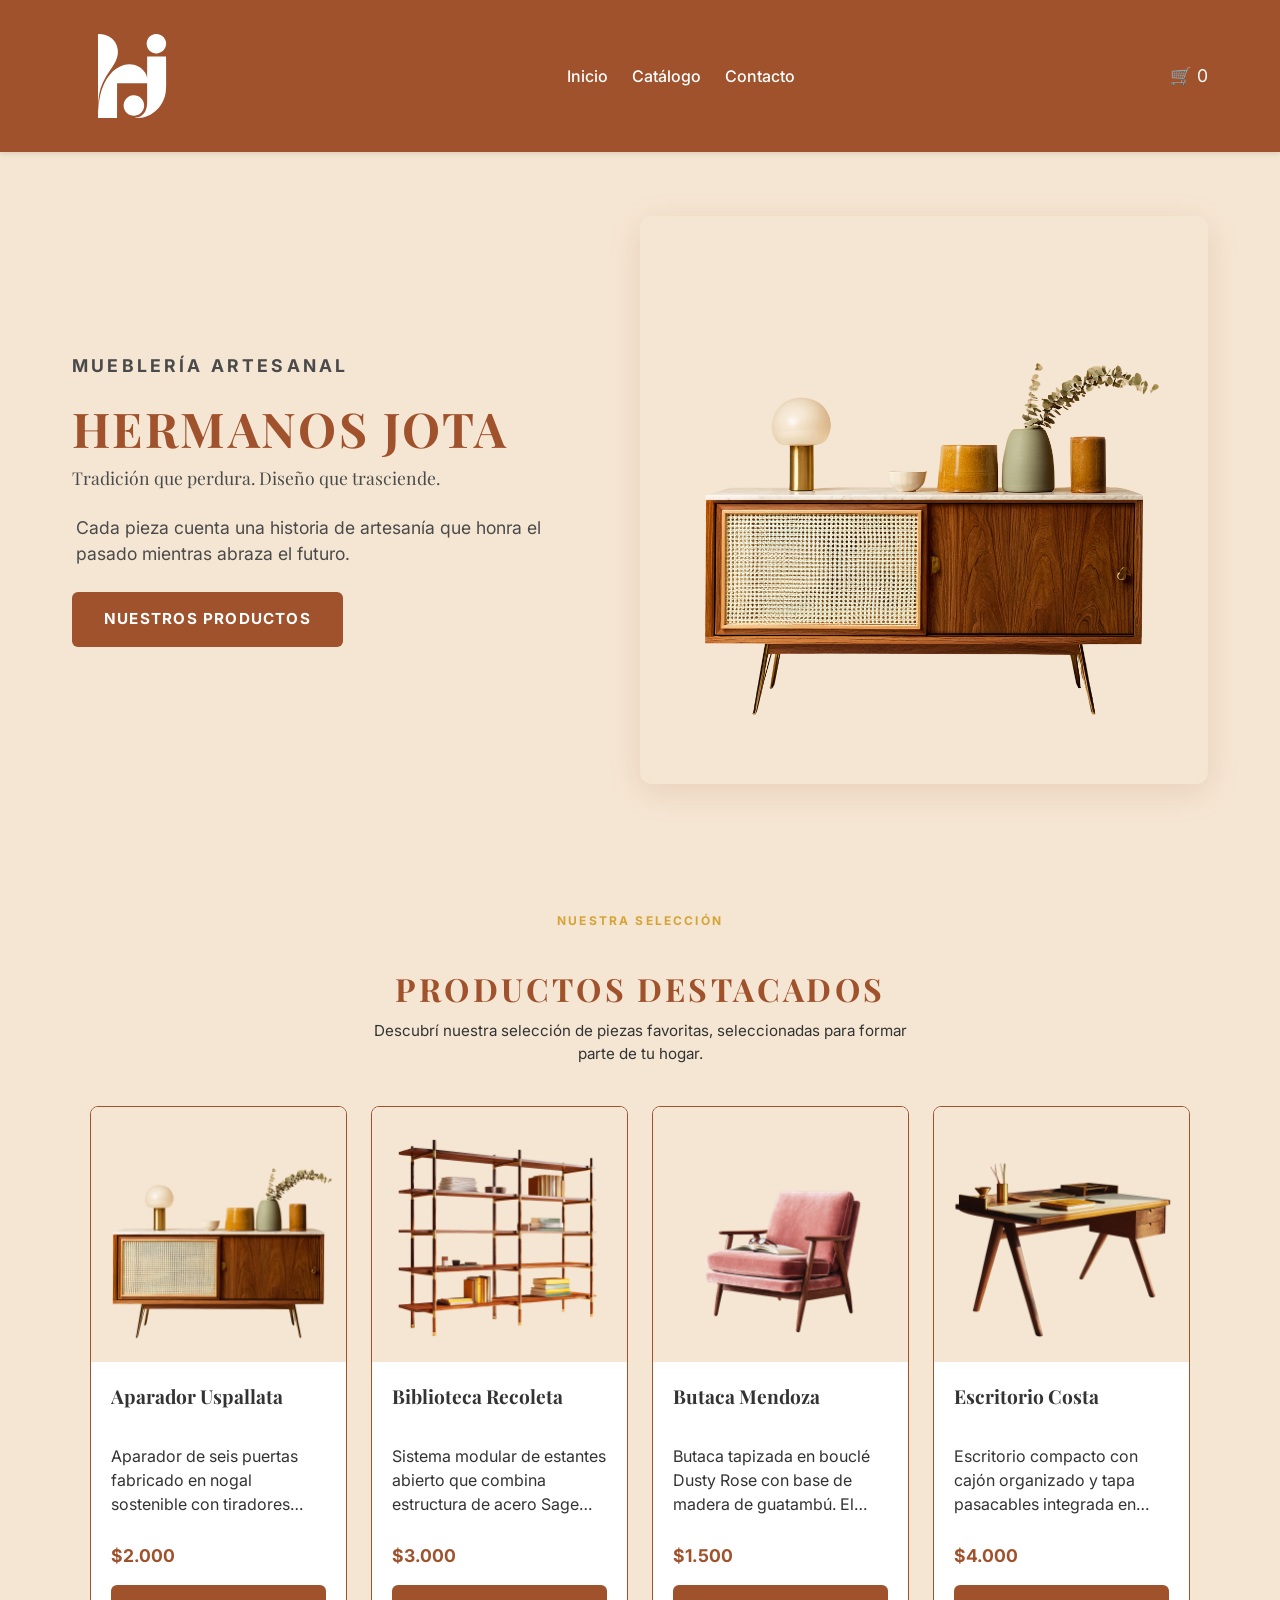
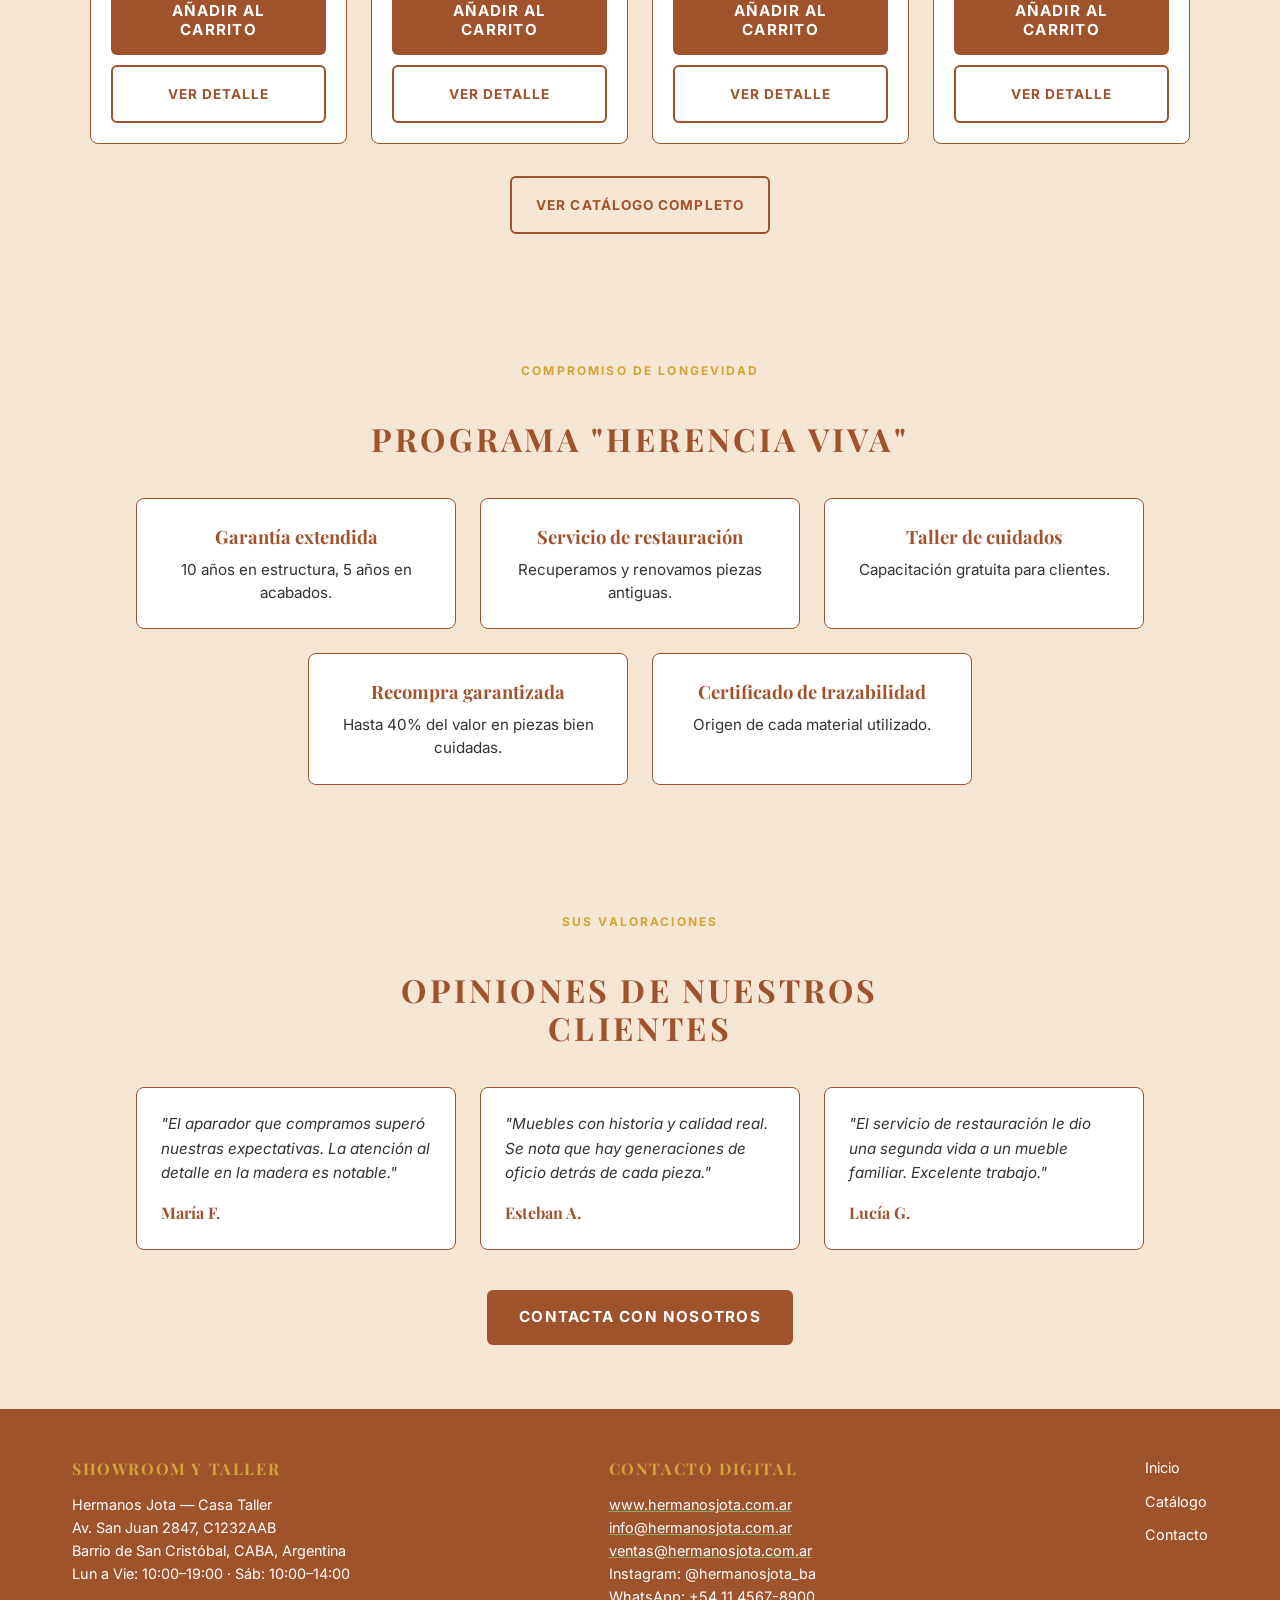
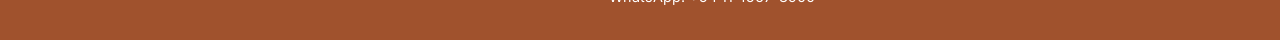
==== commit e2629c9b: "se actualiza y se unifican header, footer y fuentes según pautas" ====
--- a/index.html
+++ b/index.html
@@ -6,10 +6,14 @@
     <meta name="description" content="Mueblería Hermanos Jota - Muebles artesanales de tradición familiar con más 6 décadas de historia. Descubrí nuestro catálogo online.">
     <title>Mueblería Hermanos Jota</title>
     <link rel="stylesheet" href="./css/styles.css">
+    <link rel="preconnect" href="https://fonts.googleapis.com">
+    <link rel="preconnect" href="https://fonts.gstatic.com" crossorigin>
+    <link href="https://fonts.googleapis.com/css2?family=Inter:wght@300;400;500;700&family=Playfair+Display:wght@400;700&display=swap" rel="stylesheet">
 </head>
+
 <body id="top">
 
-    <!-- HEADER GLOBAL -->
+
     <header class="site-header">
         <div class="header-container">
             <div class="logo">
@@ -160,10 +164,24 @@
     </section>
     </main>
 
-    <!-- FOOTER GLOBAL -->
+
     <footer class="site-footer">
         <div class="footer-container">
-            <p>&copy; 2026 Mueblería Hermanos Jota. Todos los derechos reservados.</p>
+            <div class="footer-showroom">
+                <h3>Showroom y Taller</h3>
+                <p>Hermanos Jota — Casa Taller</p>
+                <p>Av. San Juan 2847, C1232AAB</p>
+                <p>Barrio de San Cristóbal, CABA, Argentina</p>
+                <p>Lun a Vie: 10:00–19:00 · Sáb: 10:00–14:00</p>
+            </div>
+            <div class="footer-contacto">
+                <h3>Contacto Digital</h3>
+                <p><a href="https://www.hermanosjota.com.ar">www.hermanosjota.com.ar</a></p>
+                <p><a href="mailto:info@hermanosjota.com.ar">info@hermanosjota.com.ar</a></p>
+                <p><a href="mailto:ventas@hermanosjota.com.ar">ventas@hermanosjota.com.ar</a></p>
+                <p>Instagram: @hermanosjota_ba</p>
+                <p>WhatsApp: +54 11 4567-8900</p>
+            </div>
             <ul class="footer-links">
                 <li><a href="index.html">Inicio</a></li>
                 <li><a href="productos.html">Catálogo</a></li>
@@ -195,6 +213,8 @@
     </a>
 
     <!-- Vinculación de Scripts-->
+    <script src="./js/carrito.js" defer>  </script>
     <script src="./js/app.js" defer></script>
+    <script src="./js/global.js" defer></script>
   </body>
 </html>
--- a/css/styles.css
+++ b/css/styles.css
@@ -75,6 +75,7 @@
     width: 120px; 
     height: auto;
     display: block;
+    filter: brightness(0) invert(1);
 }
 
 .nav-list {
@@ -193,8 +194,9 @@
   text-align: center;
   font-family: var(--font-heading);
   color: var(--primary-color);
-  font-size: 1.8rem;
-  margin: 2.5rem 0 1rem 0;
+  font-size: 2rem;
+  line-height: 1.2;
+  margin: 2.5rem 0 0.75rem;
   letter-spacing: 0.1em;
 }
 
@@ -232,17 +234,6 @@
     text-transform: uppercase;
 
     margin-bottom: 0.5rem;
-}
-
-.seccion-titulo {
-    font-family: var(--font-heading);
-
-    color: var(--primary-color);
-
-    font-size: 2rem;
-    line-height: 1.2;
-
-    margin-bottom: 0.75rem;
 }
 
 .section-description {
@@ -312,7 +303,6 @@
     flex-direction: column;
 
     padding: 1.25rem;
-    margin-top: auto;
 }
 
 .card-title {
@@ -370,7 +360,6 @@
         background-color 0.25s ease,
         transform 0.25s ease;
         
-    margin-top: auto;
 }
 
 .btn-primary:hover {
@@ -658,25 +647,62 @@
 /* ==========================================
    3. FOOTER GLOBAL
    ========================================== */
-.site-footer {
+   .site-footer {
     background-color: var(--primary-color);
     color: var(--white);
+    padding: 3rem 1.25rem 2rem;
+    margin-top: auto;
+}
+
+.footer-container {
+    display: flex;
+    flex-direction: column;
+    gap: 2rem;
+    max-width: 1200px;
+    margin: 0 auto;
+}
+
+.footer-showroom,
+.footer-contacto {
     text-align: center;
-    padding: 2rem 1rem;
-    margin-top: auto; 
-}
-
-.footer-container {
-    display: flex;
-    flex-direction: column;
-    gap: 1rem;
-    align-items: center;
+}
+
+.footer-showroom h3,
+.footer-contacto h3 {
+    font-family: var(--font-heading);
+    font-size: 1rem;
+    text-transform: uppercase;
+    letter-spacing: 0.1em;
+    color: var(--premium-color);
+    margin-bottom: 0.75rem;
+}
+
+.footer-showroom p,
+.footer-contacto p {
+    font-family: var(--font-body);
+    font-size: 0.9rem;
+    line-height: 1.6;
+    color: var(--white);
+}
+
+.footer-contacto a {
+    color: var(--white);
+    text-decoration: underline;
+    text-decoration-color: var(--accent-color);
+    transition: color 0.25s ease;
+}
+
+.footer-contacto a:hover {
+    color: var(--accent-color);
 }
 
 .footer-links {
     display: flex;
-    gap: 1rem;
+    justify-content: center;
+    gap: 1.5rem;
     font-size: 0.9rem;
+    padding-top: 1.5rem;
+    border-top: 1px solid rgba(255, 255, 255, 0.15);
 }
 
 .footer-links a:hover {
@@ -698,9 +724,23 @@
     .footer-container {
         flex-direction: row;
         justify-content: space-between;
-        max-width: 1200px;
-        margin: 0 auto;
+        align-items: flex-start;
+        text-align: left;
         padding: 0 2rem;
+    }
+    
+    .footer-showroom,
+    .footer-contacto {
+        text-align: left;
+        flex: 1;
+    }
+    
+    .footer-links {
+        flex-direction: column;
+        align-items: flex-start;
+        border-top: none;
+        padding-top: 0;
+        gap: 0.75rem;
     }
 
     .productos-grid {
@@ -992,4 +1032,77 @@
         margin-right: 0;
         font-size: 1.1rem;
     }
+}
+
+.product-list {
+    display: grid;
+    grid-template-columns: repeat(auto-fill, minmax(260px, 1fr));
+    gap: 20px;
+    list-style: none;
+    padding: 0;
+}
+
+.product-list li {
+    display: flex;
+    flex-direction: column;
+    background: #ffffff;
+    border: 1px solid #e1e1e1;
+    border-radius: 8px;
+    overflow: hidden; 
+    box-shadow: 0 4px 6px rgba(0, 0, 0, 0.05);
+    transition: transform 0.2s ease;
+}
+
+.product-list li:hover {
+    transform: translateY(-4px);
+}
+
+.card-img{
+    width: 100%;
+    height: 220px; 
+    object-fit: cover; 
+    display: block;
+}
+
+.product-list li .card-body {
+    display: flex;
+    flex-direction: column;
+    flex-grow: 1;
+    padding: 16px;
+}
+
+.product-list li .card-actions {
+    margin-top: auto;
+    display: flex;
+    gap: 10px;
+    flex-wrap: wrap;
+}
+
+.card-title {
+    display: -webkit-box;
+    -webkit-line-clamp: 2;
+    -webkit-box-orient: vertical;
+    overflow: hidden;
+    text-overflow: ellipsis;
+    
+    min-height: 2.8em; /* 1.4em por línea x 2 */
+}
+
+.card-description {
+    display: -webkit-box;
+    -webkit-line-clamp: 3;
+    -webkit-box-orient: vertical;
+    overflow: hidden;
+    text-overflow: ellipsis;
+    margin-bottom: 15px;
+}
+
+@media (max-width: 768px) {
+    .card-img {
+        height: 200px;
+        width: 200px;
+        display: block;
+        margin-left: auto;
+        margin-right: auto;
+    }
 }
